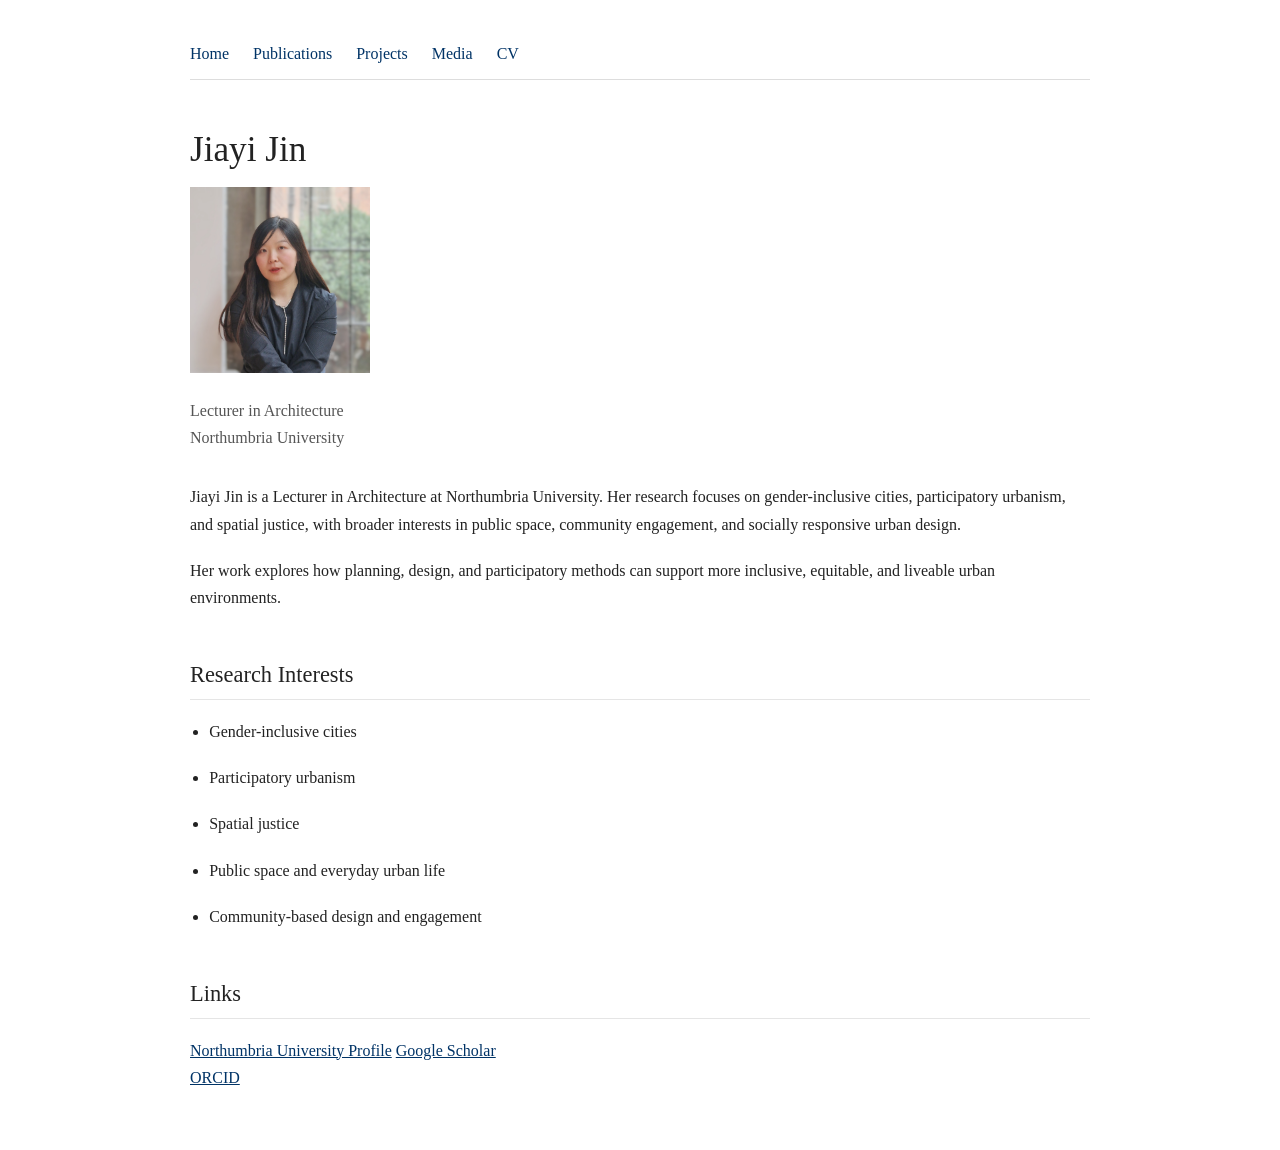
==== index.html @ 7d709de5 "Update index.html" ====
<!DOCTYPE html>
<html lang="en">
<head>
  <meta charset="UTF-8">
  <meta name="viewport" content="width=device-width, initial-scale=1.0">
  <title>Jiayi Jin</title>
  <link rel="stylesheet" href="style.css">
</head>
<body>

  <nav>
    <a href="index.html">Home</a>
    <a href="publications.html">Publications</a>
    <a href="projects.html">Projects</a>
    <a href="media.html">Media</a>
    <a href="cv.html">CV</a>
  </nav>

  <h1>Jiayi Jin</h1>

  <img src="images/profile.jpg" width="180">
  
  <p class="subtitle">
    Lecturer in Architecture<br>
    Northumbria University
  </p>

  <p>
    Jiayi Jin is a Lecturer in Architecture at Northumbria University. Her research focuses on
    gender-inclusive cities, participatory urbanism, and spatial justice, with broader interests
    in public space, community engagement, and socially responsive urban design.
  </p>

  <p>
    Her work explores how planning, design, and participatory methods can support more inclusive,
    equitable, and liveable urban environments.
  </p>

  <h2>Research Interests</h2>
  <ul>
    <li>Gender-inclusive cities</li>
    <li>Participatory urbanism</li>
    <li>Spatial justice</li>
    <li>Public space and everyday urban life</li>
    <li>Community-based design and engagement</li>
  </ul>

  <h2>Links</h2>
  <p>
    <a href="https://www.northumbria.ac.uk/about-us/our-staff/j/jiayi-jin/" target="_blank">Northumbria University Profile</a>
    <a href="#">Google Scholar</a><br>
    <a href="#">ORCID</a>
  </p>

</body>
</html>
---- style.css ----
body {
  font-family: Georgia, "Times New Roman", serif;
  max-width: 900px;
  margin: 0 auto;
  padding: 40px 20px;
  line-height: 1.7;
  color: #222;
  background-color: #ffffff;
}

nav {
  margin-bottom: 40px;
  padding-bottom: 12px;
  border-bottom: 1px solid #ddd;
}

nav a {
  margin-right: 20px;
  text-decoration: none;
  color: #003366;
  font-weight: normal;
}

nav a:hover {
  text-decoration: underline;
}

h1 {
  font-size: 2.2rem;
  margin-bottom: 0.2em;
  font-weight: normal;
}

h2 {
  font-size: 1.4rem;
  margin-top: 2em;
  margin-bottom: 0.8em;
  font-weight: normal;
  border-bottom: 1px solid #e5e5e5;
  padding-bottom: 0.2em;
}

p {
  margin-bottom: 1.2em;
}

ul {
  padding-left: 1.2em;
}

li {
  margin-bottom: 0.8em;
}

.subtitle {
  color: #555;
  margin-bottom: 2em;
}

.small {
  color: #666;
  font-size: 0.95rem;
}

a {
  color: #003366;
}

li {
  margin-bottom: 1.2em;
}

em {
  font-style: italic;
}
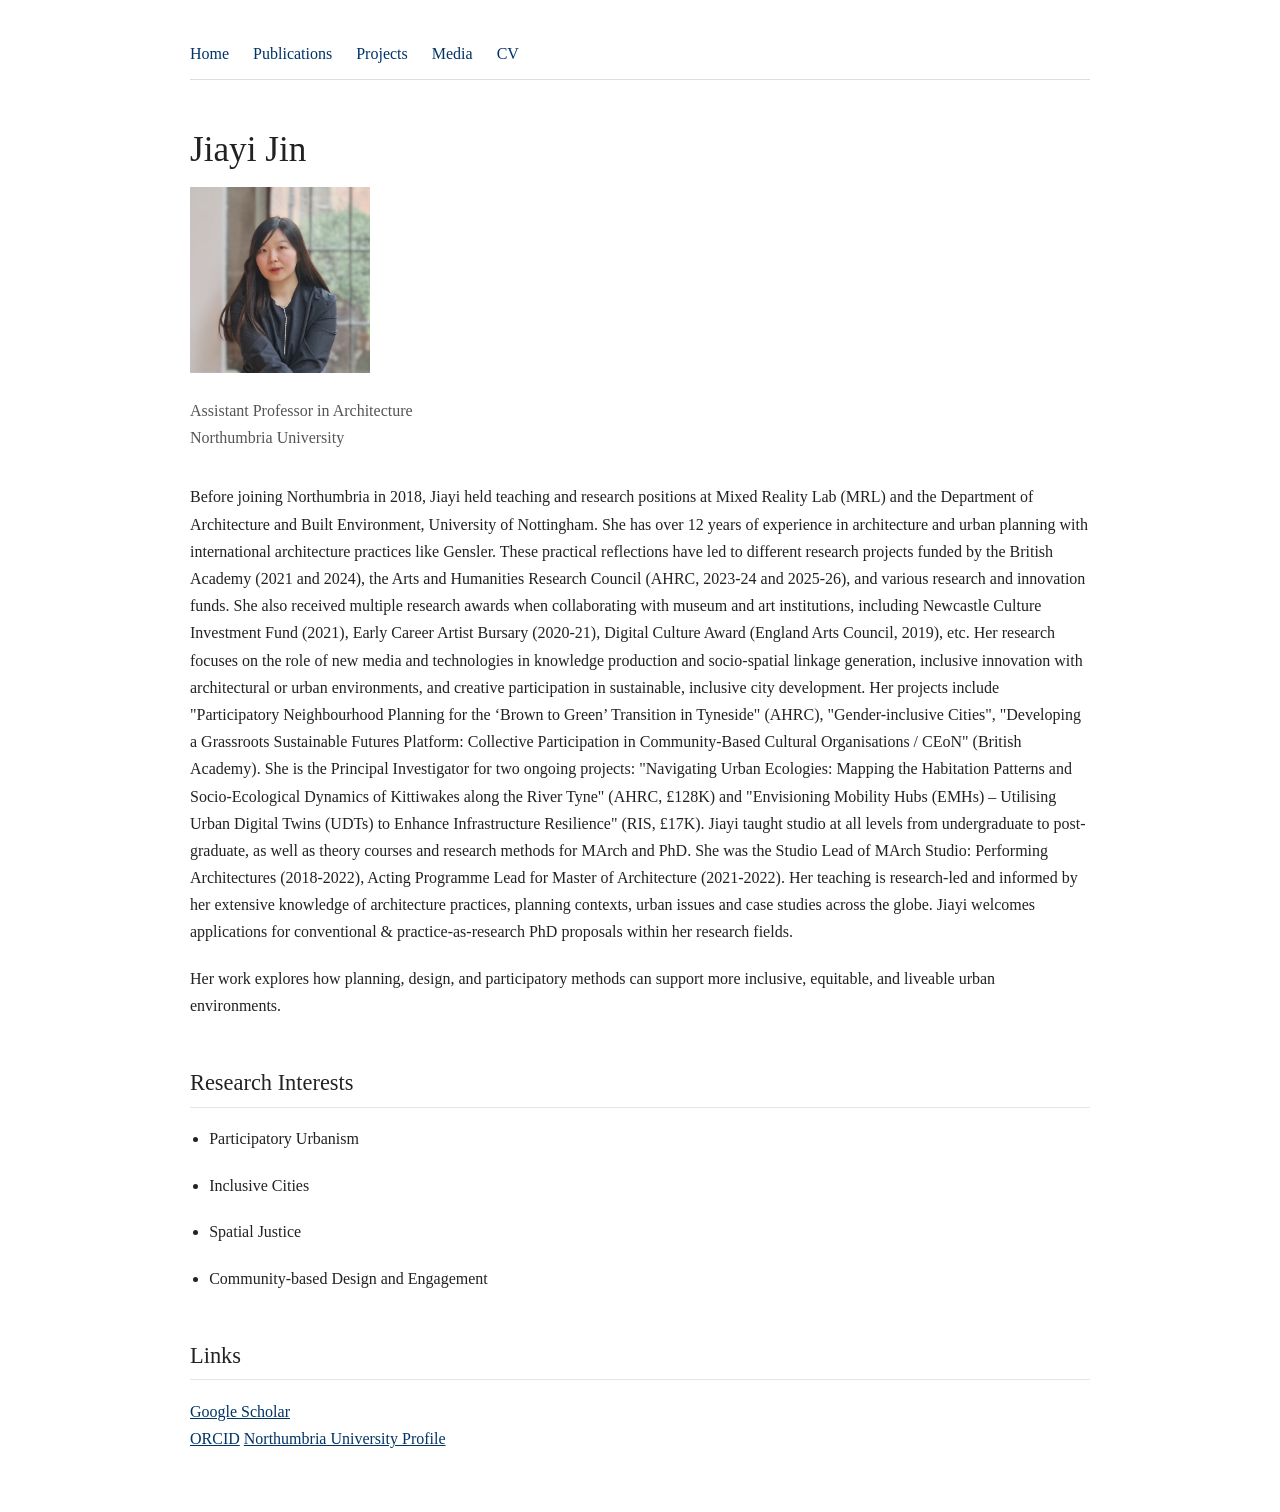
==== commit 53b8c476: "Update index.html" ====
--- a/index.html
+++ b/index.html
@@ -21,14 +21,20 @@
   <img src="images/profile.jpg" width="180">
   
   <p class="subtitle">
-    Lecturer in Architecture<br>
+    Assistant Professor in Architecture<br>
     Northumbria University
   </p>
 
   <p>
-    Jiayi Jin is a Lecturer in Architecture at Northumbria University. Her research focuses on
-    gender-inclusive cities, participatory urbanism, and spatial justice, with broader interests
-    in public space, community engagement, and socially responsive urban design.
+    Before joining Northumbria in 2018, Jiayi held teaching and research positions at Mixed Reality Lab (MRL) and the Department of Architecture and Built Environment, University of Nottingham. She has over 12 years of experience in architecture and urban planning with international architecture practices like Gensler. These practical reflections have led to different research projects funded by the British Academy (2021 and 2024), the Arts and Humanities Research Council (AHRC, 2023-24 and 2025-26), and various research and innovation funds. She also received multiple research awards when collaborating with museum and art institutions, including Newcastle Culture Investment Fund (2021), Early Career Artist Bursary (2020-21), Digital Culture Award (England Arts Council, 2019), etc.
+
+Her research focuses on the role of new media and technologies in knowledge production and socio-spatial linkage generation, inclusive innovation with architectural or urban environments, and creative participation in sustainable, inclusive city development. Her projects include "Participatory Neighbourhood Planning for the ‘Brown to Green’ Transition in Tyneside" (AHRC), "Gender-inclusive Cities", "Developing a Grassroots Sustainable Futures Platform: Collective Participation in Community-Based Cultural Organisations / CEoN" (British Academy).
+
+She is the Principal Investigator for two ongoing projects: "Navigating Urban Ecologies: Mapping the Habitation Patterns and Socio-Ecological Dynamics of Kittiwakes along the River Tyne" (AHRC, £128K) and "Envisioning Mobility Hubs (EMHs) – Utilising Urban Digital Twins (UDTs) to Enhance Infrastructure Resilience" (RIS, £17K).
+
+Jiayi taught studio at all levels from undergraduate to post-graduate, as well as theory courses and research methods for MArch and PhD. She was the Studio Lead of MArch Studio: Performing Architectures (2018-2022), Acting Programme Lead for Master of Architecture (2021-2022). Her teaching is research-led and informed by her extensive knowledge of architecture practices, planning contexts, urban issues and case studies across the globe.
+
+Jiayi welcomes applications for conventional & practice-as-research PhD proposals within her research fields.
   </p>
 
   <p>
@@ -38,18 +44,17 @@
 
   <h2>Research Interests</h2>
   <ul>
-    <li>Gender-inclusive cities</li>
-    <li>Participatory urbanism</li>
-    <li>Spatial justice</li>
-    <li>Public space and everyday urban life</li>
-    <li>Community-based design and engagement</li>
+    <li>Participatory Urbanism</li>
+    <li>Inclusive Cities</li>
+    <li>Spatial Justice</li>
+    <li>Community-based Design and Engagement</li>
   </ul>
 
   <h2>Links</h2>
   <p>
-    <a href="https://www.northumbria.ac.uk/about-us/our-staff/j/jiayi-jin/" target="_blank">Northumbria University Profile</a>
     <a href="#">Google Scholar</a><br>
     <a href="#">ORCID</a>
+    <a href="https://www.northumbria.ac.uk/about-us/our-staff/j/jiayi-jin/" target="_blank">Northumbria University Profile</a>
   </p>
 
 </body>
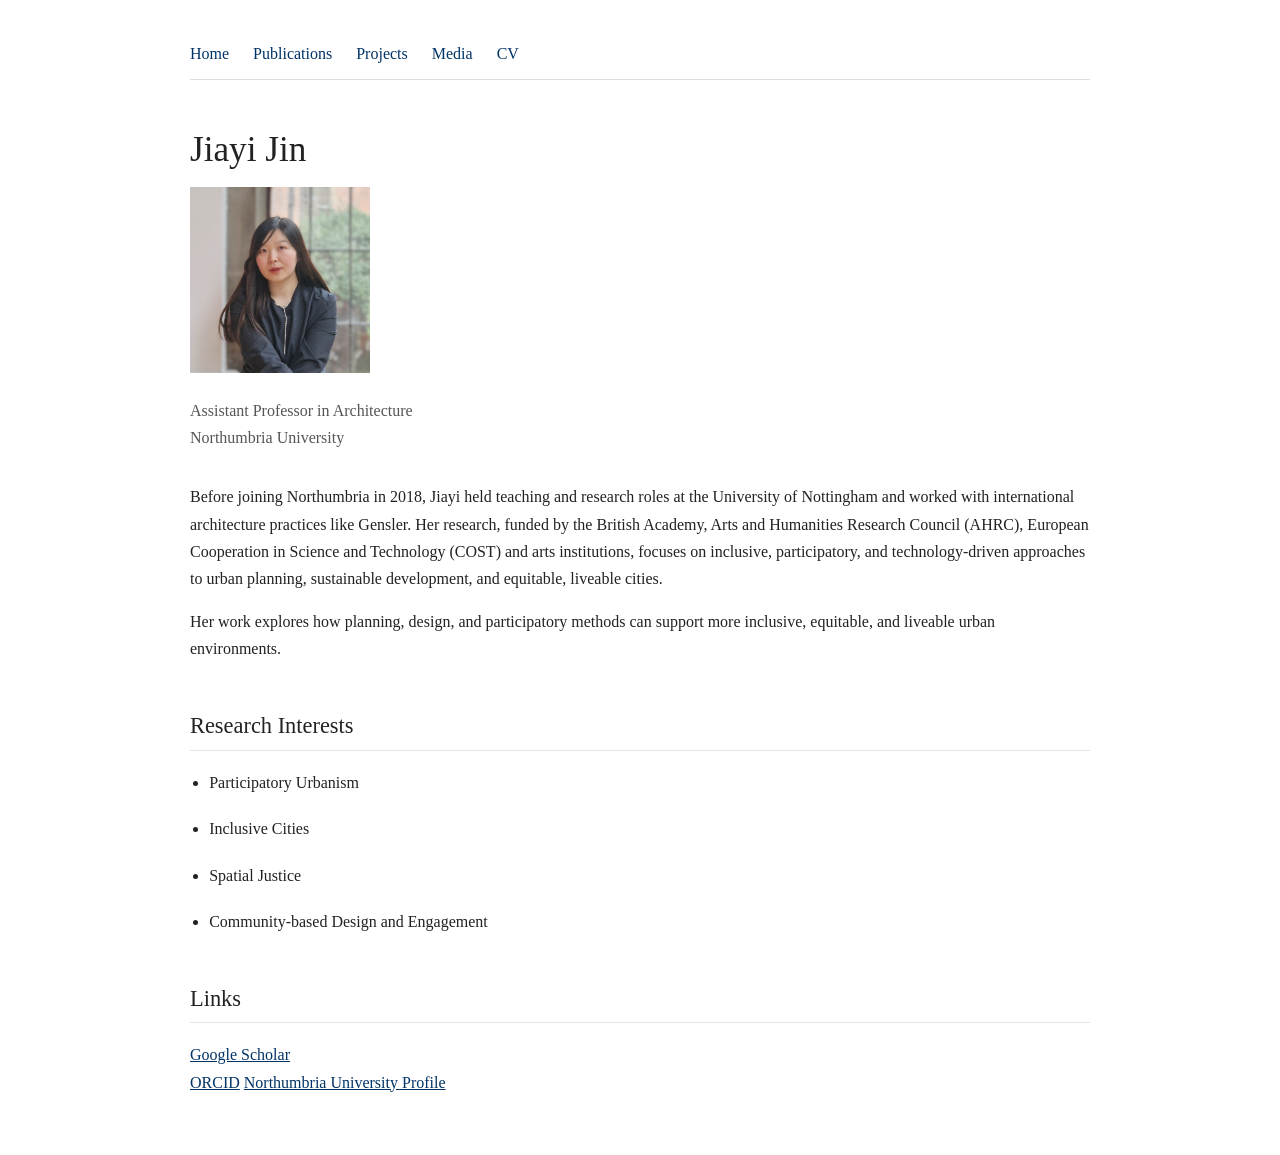
==== commit 881a83c4: "Update index.html" ====
--- a/index.html
+++ b/index.html
@@ -26,17 +26,9 @@
   </p>
 
   <p>
-    Before joining Northumbria in 2018, Jiayi held teaching and research positions at Mixed Reality Lab (MRL) and the Department of Architecture and Built Environment, University of Nottingham. She has over 12 years of experience in architecture and urban planning with international architecture practices like Gensler. These practical reflections have led to different research projects funded by the British Academy (2021 and 2024), the Arts and Humanities Research Council (AHRC, 2023-24 and 2025-26), and various research and innovation funds. She also received multiple research awards when collaborating with museum and art institutions, including Newcastle Culture Investment Fund (2021), Early Career Artist Bursary (2020-21), Digital Culture Award (England Arts Council, 2019), etc.
 
-Her research focuses on the role of new media and technologies in knowledge production and socio-spatial linkage generation, inclusive innovation with architectural or urban environments, and creative participation in sustainable, inclusive city development. Her projects include "Participatory Neighbourhood Planning for the ‘Brown to Green’ Transition in Tyneside" (AHRC), "Gender-inclusive Cities", "Developing a Grassroots Sustainable Futures Platform: Collective Participation in Community-Based Cultural Organisations / CEoN" (British Academy).
-
-She is the Principal Investigator for two ongoing projects: "Navigating Urban Ecologies: Mapping the Habitation Patterns and Socio-Ecological Dynamics of Kittiwakes along the River Tyne" (AHRC, £128K) and "Envisioning Mobility Hubs (EMHs) – Utilising Urban Digital Twins (UDTs) to Enhance Infrastructure Resilience" (RIS, £17K).
-
-Jiayi taught studio at all levels from undergraduate to post-graduate, as well as theory courses and research methods for MArch and PhD. She was the Studio Lead of MArch Studio: Performing Architectures (2018-2022), Acting Programme Lead for Master of Architecture (2021-2022). Her teaching is research-led and informed by her extensive knowledge of architecture practices, planning contexts, urban issues and case studies across the globe.
-
-Jiayi welcomes applications for conventional & practice-as-research PhD proposals within her research fields.
   </p>
-
+Before joining Northumbria in 2018, Jiayi held teaching and research roles at the University of Nottingham and worked with international architecture practices like Gensler. Her research, funded by the British Academy, Arts and Humanities Research Council (AHRC), European Cooperation in Science and Technology (COST) and arts institutions, focuses on inclusive, participatory, and technology-driven approaches to urban planning, sustainable development, and equitable, liveable cities.
   <p>
     Her work explores how planning, design, and participatory methods can support more inclusive,
     equitable, and liveable urban environments.
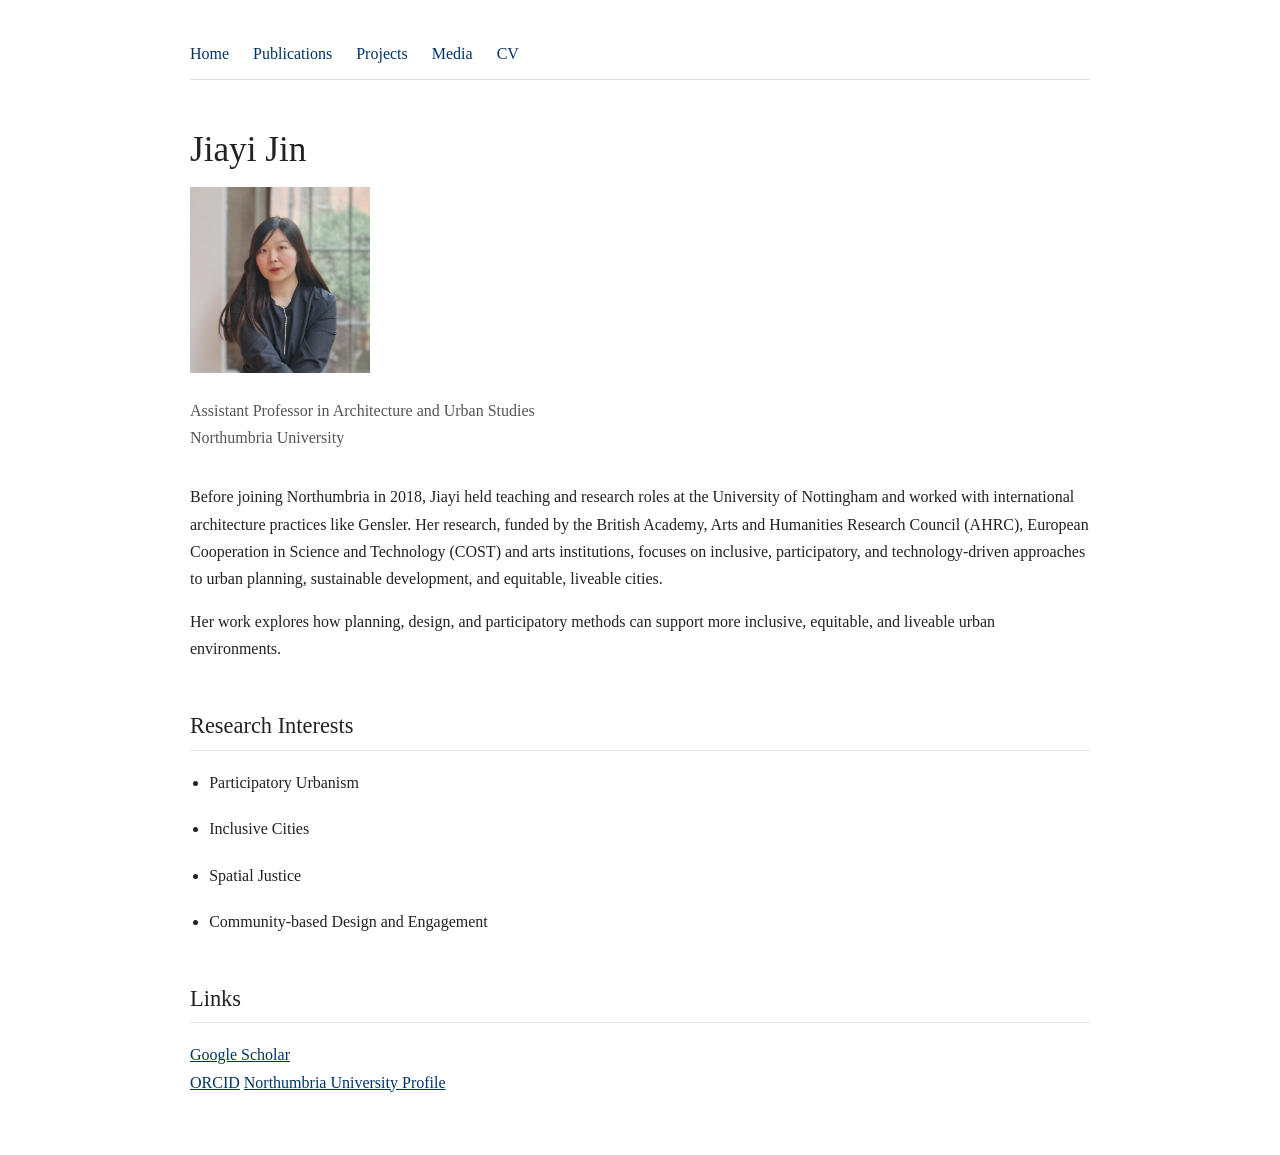
==== commit a0d45d07: "Update index.html" ====
--- a/index.html
+++ b/index.html
@@ -21,7 +21,7 @@
   <img src="images/profile.jpg" width="180">
   
   <p class="subtitle">
-    Assistant Professor in Architecture<br>
+    Assistant Professor in Architecture and Urban Studies<br>
     Northumbria University
   </p>
 
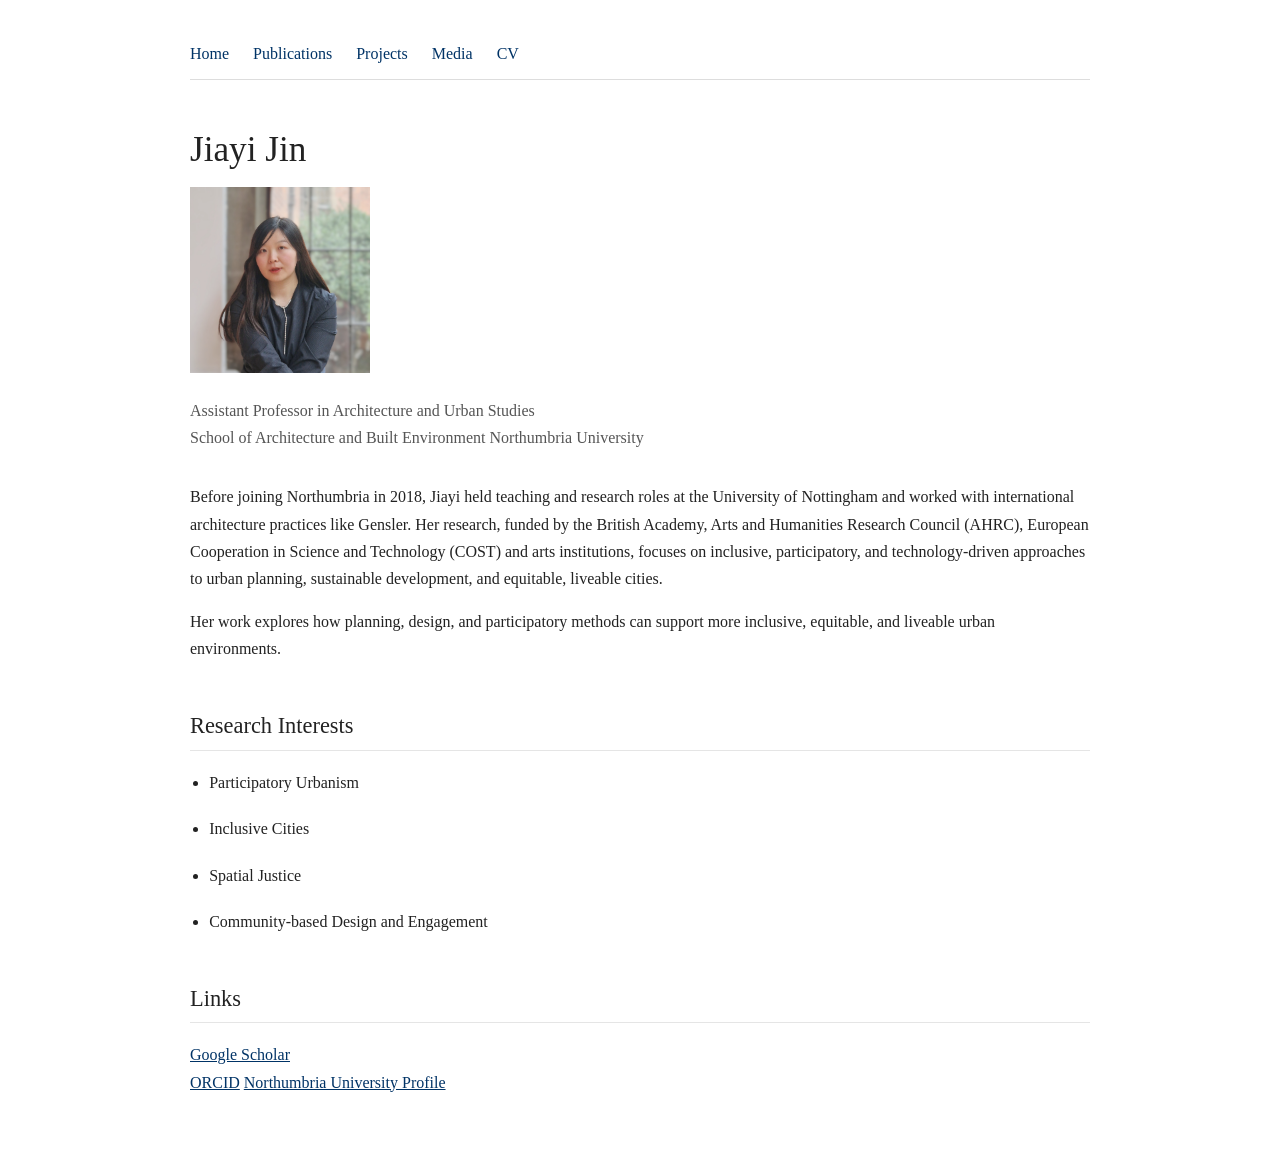
==== commit ebce5532: "Update index.html" ====
--- a/index.html
+++ b/index.html
@@ -22,6 +22,7 @@
   
   <p class="subtitle">
     Assistant Professor in Architecture and Urban Studies<br>
+    School of Architecture and Built Environment
     Northumbria University
   </p>
 
@@ -35,7 +36,7 @@
   </p>
 
   <h2>Research Interests</h2>
-  <ul>
+  <ul class="research-list">
     <li>Participatory Urbanism</li>
     <li>Inclusive Cities</li>
     <li>Spatial Justice</li>
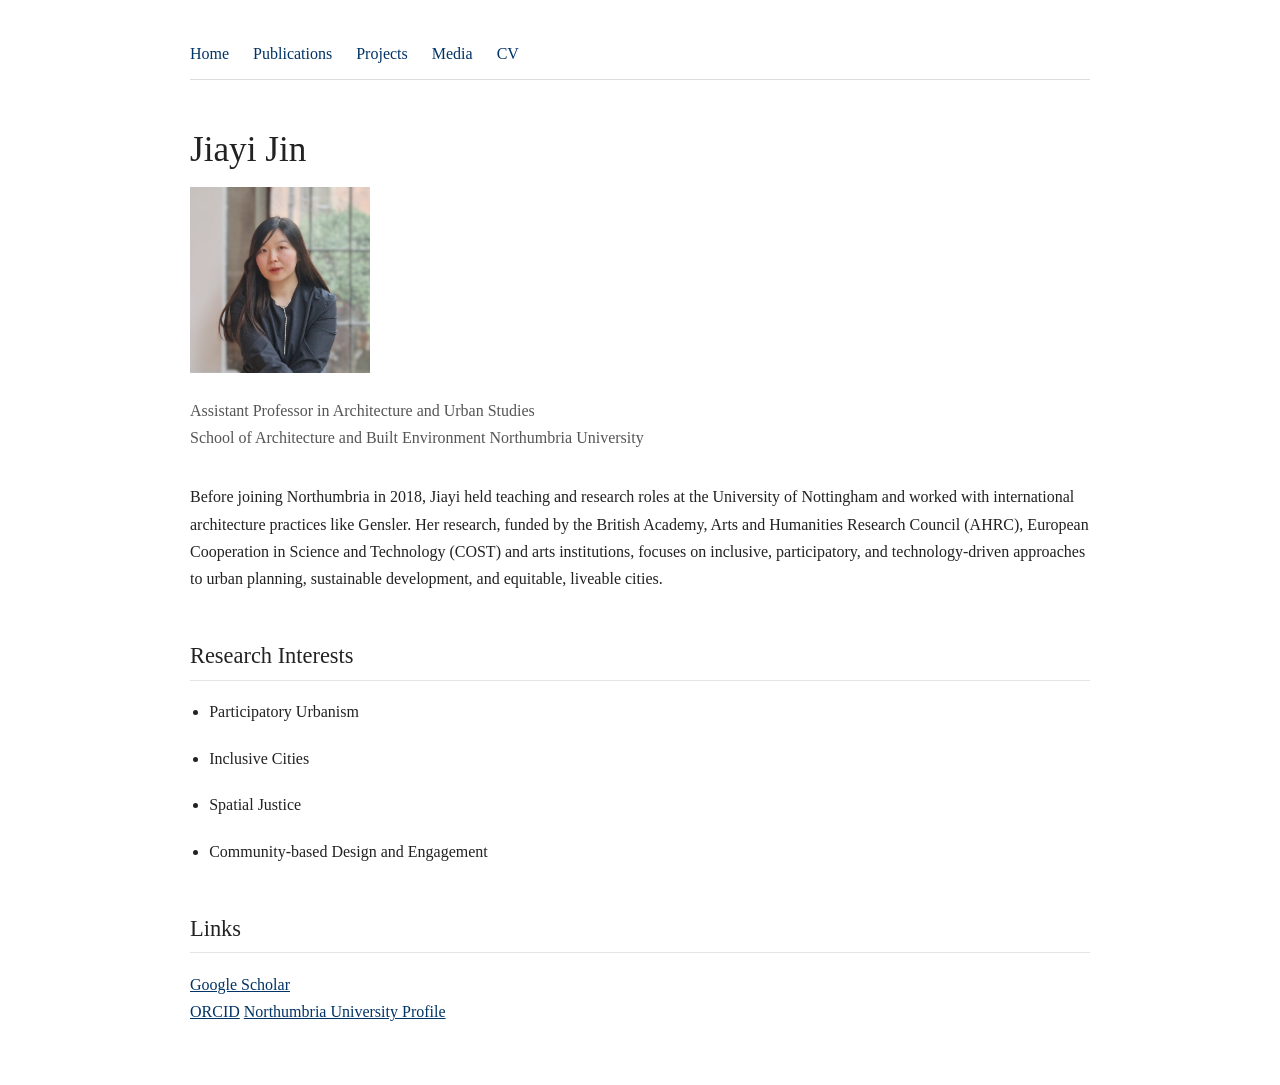
==== commit d8c4cc35: "Update index.html" ====
--- a/index.html
+++ b/index.html
@@ -27,12 +27,10 @@
   </p>
 
   <p>
-
-  </p>
-Before joining Northumbria in 2018, Jiayi held teaching and research roles at the University of Nottingham and worked with international architecture practices like Gensler. Her research, funded by the British Academy, Arts and Humanities Research Council (AHRC), European Cooperation in Science and Technology (COST) and arts institutions, focuses on inclusive, participatory, and technology-driven approaches to urban planning, sustainable development, and equitable, liveable cities.
-  <p>
-    Her work explores how planning, design, and participatory methods can support more inclusive,
-    equitable, and liveable urban environments.
+    Before joining Northumbria in 2018, Jiayi held teaching and research roles at the University of Nottingham and worked with 
+    international architecture practices like Gensler. Her research, funded by the British Academy, Arts and Humanities 
+    Research Council (AHRC), European Cooperation in Science and Technology (COST) and arts institutions, focuses on inclusive, 
+    participatory, and technology-driven approaches to urban planning, sustainable development, and equitable, liveable cities.
   </p>
 
   <h2>Research Interests</h2>
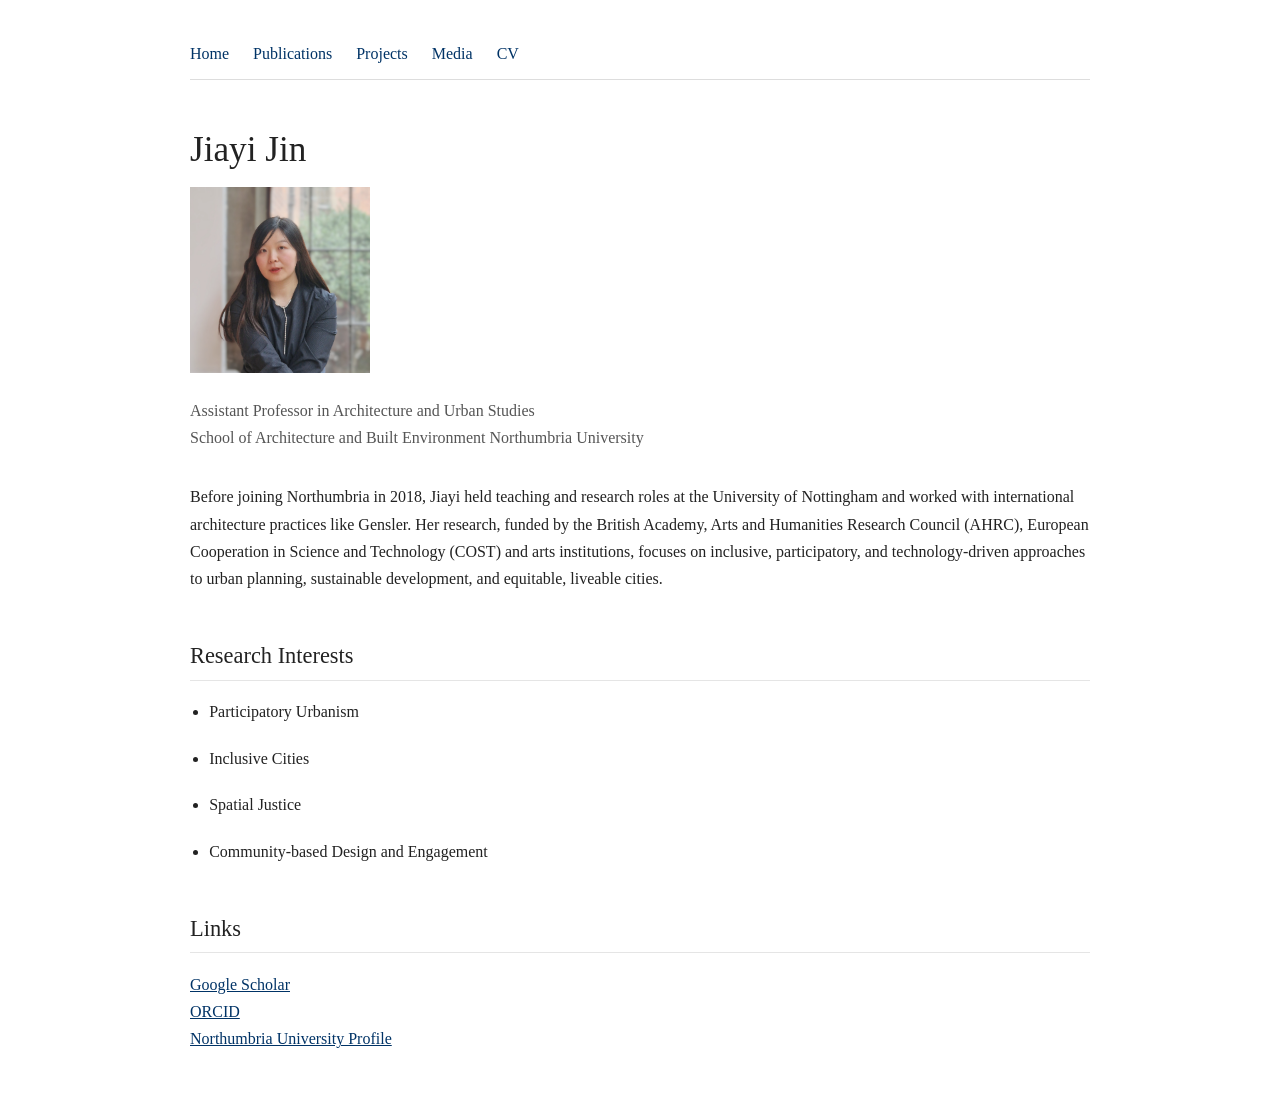
==== commit c2558f49: "Update index.html" ====
--- a/index.html
+++ b/index.html
@@ -43,8 +43,8 @@
 
   <h2>Links</h2>
   <p>
-    <a href="#">Google Scholar</a><br>
-    <a href="#">ORCID</a>
+    <a href="https://scholar.google.co.uk/citations?user=h5bJBZEAAAAJ&hl=en">Google Scholar</a><br>
+    <a href="https://orcid.org/0000-0002-8009-4814">ORCID</a><br>
     <a href="https://www.northumbria.ac.uk/about-us/our-staff/j/jiayi-jin/" target="_blank">Northumbria University Profile</a>
   </p>
 
